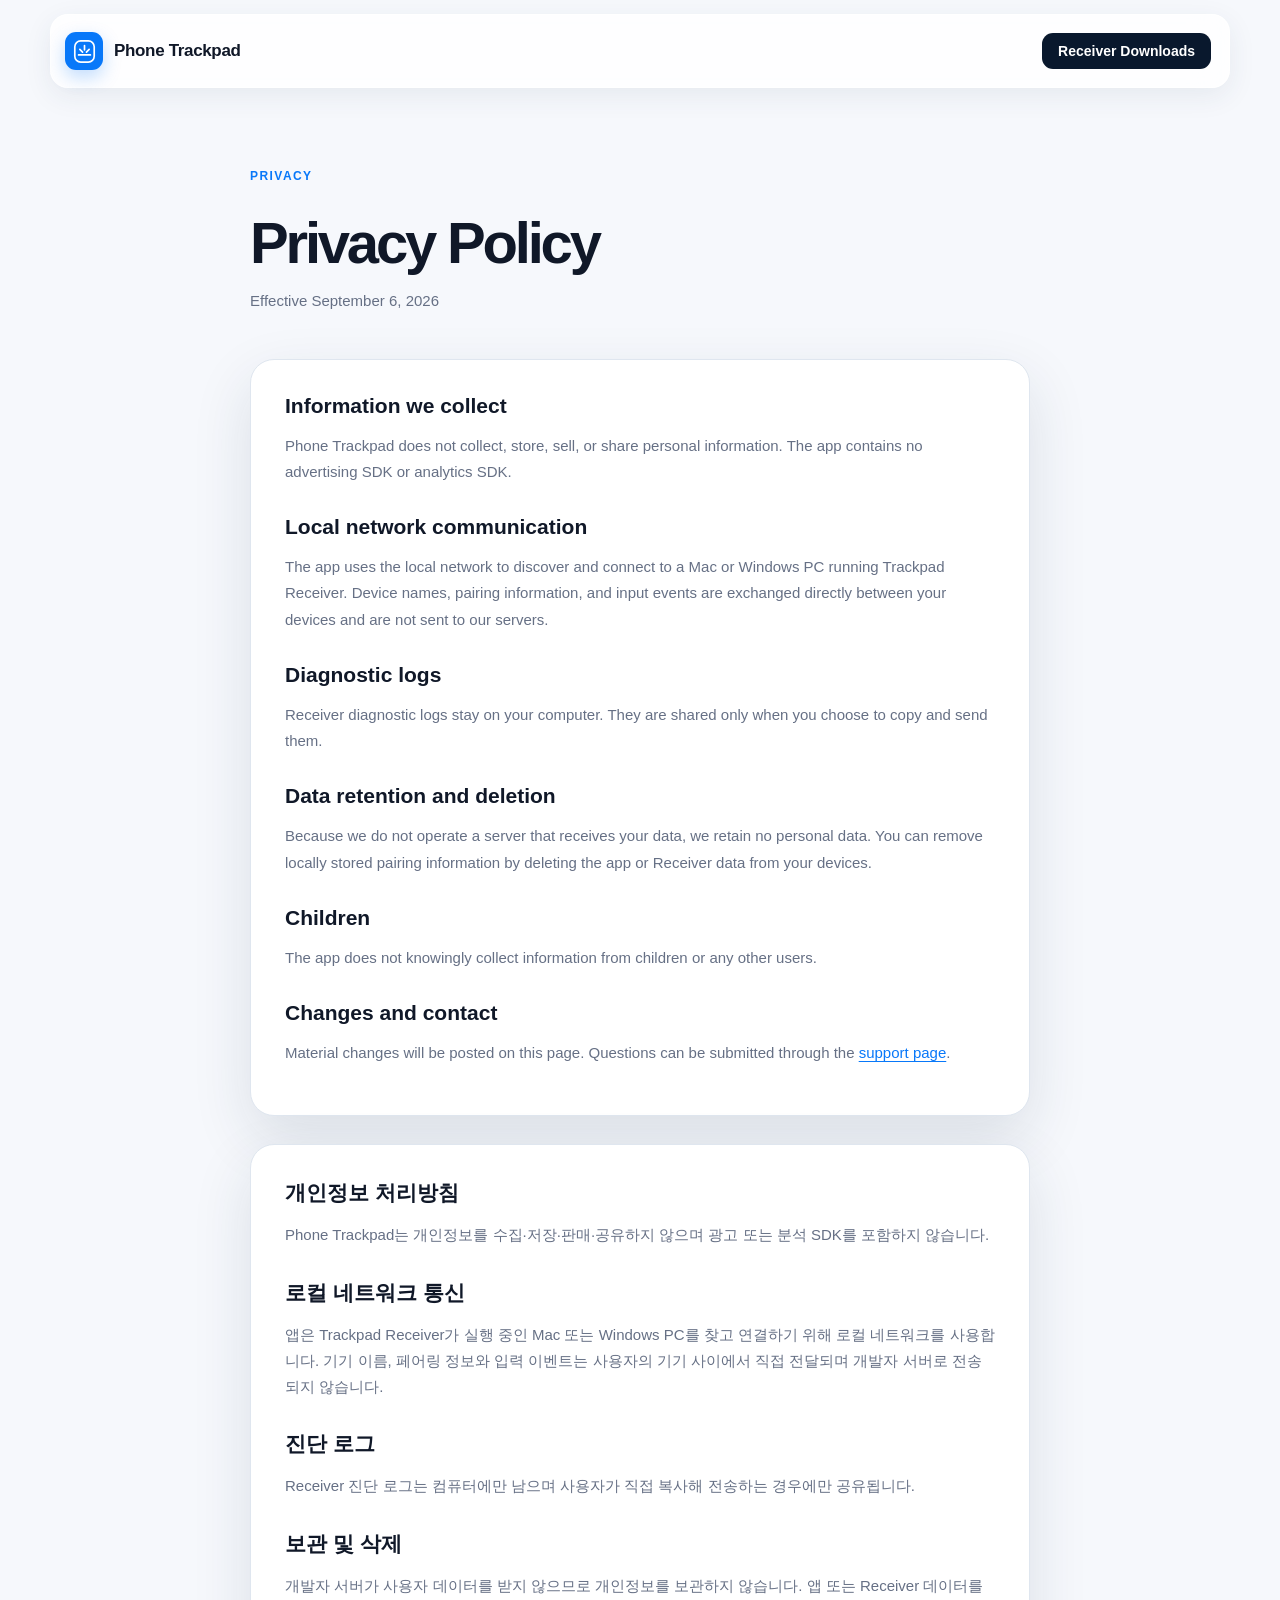
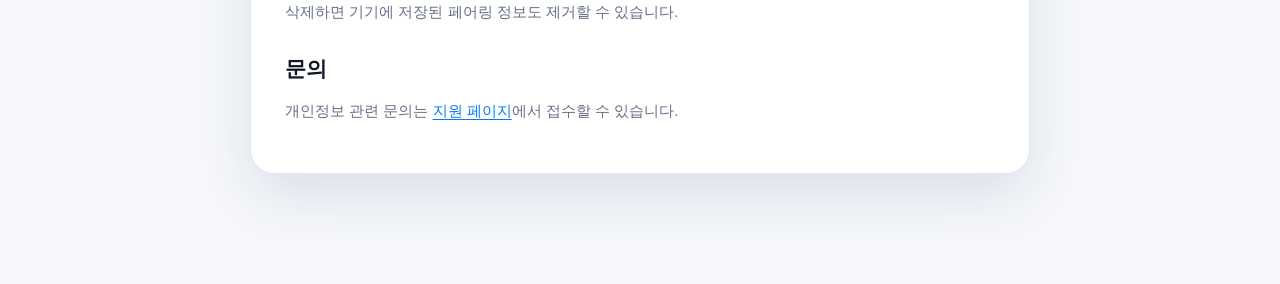
==== privacy.html @ 946af12b "Add App Store privacy policy and product branding" ====
<!doctype html>
<html lang="en">
  <head>
    <meta charset="UTF-8" />
    <meta name="viewport" content="width=device-width, initial-scale=1" />
    <meta name="description" content="Phone Trackpad privacy policy" />
    <title>Privacy Policy — Phone Trackpad</title>
    <link rel="stylesheet" href="styles.css" />
    <style>
      .policy { width: min(780px, calc(100% - 40px)); margin: 0 auto; padding: 78px 0 110px; }
      .policy h1 { margin: 28px 0 12px; font-size: clamp(38px, 6vw, 58px); }
      .policy .updated { color: var(--muted); }
      .policy article { margin-top: 44px; padding: 34px; border: 1px solid var(--line); border-radius: 24px; background: var(--surface); box-shadow: var(--shadow); }
      .policy h2 { margin: 30px 0 10px; font-size: 21px; }
      .policy h2:first-child { margin-top: 0; }
      .policy p, .policy li { color: var(--muted); font-size: 15px; line-height: 1.75; }
      .policy a { color: var(--blue); text-decoration: underline; text-underline-offset: 3px; }
      .policy .korean { margin-top: 28px; }
    </style>
  </head>
  <body>
    <header class="site-header">
      <a class="brand" href="index.html"><span class="brand-mark" aria-hidden="true"><svg viewBox="0 0 32 32"><rect x="4.5" y="3.5" width="23" height="25" rx="7" /><path d="M16 9v5M10.5 13.5l3.2 3.2M21.5 13.5l-3.2 3.2M9 20h14" /></svg></span><span>Phone Trackpad</span></a>
      <nav><a class="nav-download" href="index.html">Receiver Downloads</a></nav>
    </header>
    <main class="policy">
      <span class="section-kicker">PRIVACY</span>
      <h1>Privacy Policy</h1>
      <p class="updated">Effective September 6, 2026</p>
      <article>
        <h2>Information we collect</h2>
        <p>Phone Trackpad does not collect, store, sell, or share personal information. The app contains no advertising SDK or analytics SDK.</p>
        <h2>Local network communication</h2>
        <p>The app uses the local network to discover and connect to a Mac or Windows PC running Trackpad Receiver. Device names, pairing information, and input events are exchanged directly between your devices and are not sent to our servers.</p>
        <h2>Diagnostic logs</h2>
        <p>Receiver diagnostic logs stay on your computer. They are shared only when you choose to copy and send them.</p>
        <h2>Data retention and deletion</h2>
        <p>Because we do not operate a server that receives your data, we retain no personal data. You can remove locally stored pairing information by deleting the app or Receiver data from your devices.</p>
        <h2>Children</h2>
        <p>The app does not knowingly collect information from children or any other users.</p>
        <h2>Changes and contact</h2>
        <p>Material changes will be posted on this page. Questions can be submitted through the <a href="https://github.com/WONHEEJANG/iphone2trackpad-downloads/issues">support page</a>.</p>
      </article>

      <article class="korean" lang="ko">
        <h2>개인정보 처리방침</h2>
        <p>Phone Trackpad는 개인정보를 수집·저장·판매·공유하지 않으며 광고 또는 분석 SDK를 포함하지 않습니다.</p>
        <h2>로컬 네트워크 통신</h2>
        <p>앱은 Trackpad Receiver가 실행 중인 Mac 또는 Windows PC를 찾고 연결하기 위해 로컬 네트워크를 사용합니다. 기기 이름, 페어링 정보와 입력 이벤트는 사용자의 기기 사이에서 직접 전달되며 개발자 서버로 전송되지 않습니다.</p>
        <h2>진단 로그</h2>
        <p>Receiver 진단 로그는 컴퓨터에만 남으며 사용자가 직접 복사해 전송하는 경우에만 공유됩니다.</p>
        <h2>보관 및 삭제</h2>
        <p>개발자 서버가 사용자 데이터를 받지 않으므로 개인정보를 보관하지 않습니다. 앱 또는 Receiver 데이터를 삭제하면 기기에 저장된 페어링 정보도 제거할 수 있습니다.</p>
        <h2>문의</h2>
        <p>개인정보 관련 문의는 <a href="https://github.com/WONHEEJANG/iphone2trackpad-downloads/issues">지원 페이지</a>에서 접수할 수 있습니다.</p>
      </article>
    </main>
  </body>
</html>
---- styles.css ----
:root {
  color-scheme: light;
  --bg: #f6f8fc;
  --surface: #ffffff;
  --surface-soft: #edf4ff;
  --text: #101828;
  --muted: #667085;
  --line: #dfe6ef;
  --blue: #0878f9;
  --blue-dark: #0564d4;
  --navy: #09182d;
  --green: #22c55e;
  --shadow: 0 22px 60px rgba(28, 48, 78, 0.12);
  --radius-lg: 30px;
  --radius-md: 20px;
  font-family: Inter, Pretendard, -apple-system, BlinkMacSystemFont, "Segoe UI", sans-serif;
}

* { box-sizing: border-box; }
html { scroll-behavior: smooth; }
body { margin: 0; overflow-x: hidden; background: var(--bg); color: var(--text); -webkit-font-smoothing: antialiased; }
a { color: inherit; text-decoration: none; }
button { font: inherit; }
.skip-link { position: fixed; z-index: 100; top: 12px; left: 12px; padding: 10px 14px; border-radius: 10px; background: var(--navy); color: white; transform: translateY(-150%); }
.skip-link:focus { transform: none; }
.site-header { position: sticky; z-index: 50; top: 0; display: flex; align-items: center; justify-content: space-between; width: min(1180px, calc(100% - 40px)); height: 74px; margin: 14px auto 0; padding: 0 18px 0 14px; border: 1px solid rgba(255,255,255,.75); border-radius: 18px; background: rgba(255,255,255,.82); box-shadow: 0 8px 28px rgba(43,64,94,.08); backdrop-filter: blur(18px); }
.brand { display: inline-flex; align-items: center; gap: 11px; font-size: 17px; font-weight: 760; letter-spacing: -.02em; }
.brand-mark { display: grid; width: 38px; height: 38px; place-items: center; border-radius: 11px; background: var(--blue); box-shadow: 0 7px 18px rgba(8,120,249,.25); }
.brand-mark svg { width: 27px; fill: none; stroke: #fff; stroke-width: 2; stroke-linecap: round; stroke-linejoin: round; }
nav { display: flex; align-items: center; gap: 28px; font-size: 14px; font-weight: 650; color: #475467; }
nav a:hover { color: var(--blue); }
.nav-download { padding: 10px 16px; border-radius: 11px; background: var(--navy); color: white; }
nav .nav-download:hover { color: white; background: #152944; }

.hero { display: grid; grid-template-columns: 1fr 1fr; align-items: center; gap: 64px; width: min(1160px, calc(100% - 48px)); min-height: 670px; margin: 0 auto; padding: 82px 0 72px; }
.eyebrow, .section-kicker { color: var(--blue); font-size: 12px; font-weight: 800; letter-spacing: .12em; }
.eyebrow { display: flex; align-items: center; gap: 9px; letter-spacing: 0; }
.eyebrow span { width: 8px; height: 8px; border-radius: 50%; background: var(--green); box-shadow: 0 0 0 5px rgba(34,197,94,.12); }
h1 { margin: 22px 0 24px; font-size: clamp(48px, 5.3vw, 74px); line-height: 1.06; letter-spacing: -.055em; }
h1 em { color: var(--blue); font-style: normal; }
.hero-lead { max-width: 580px; margin: 0; color: var(--muted); font-size: 18px; line-height: 1.75; word-break: keep-all; }
.hero-actions { display: flex; flex-wrap: wrap; gap: 12px; margin-top: 34px; }
.button { display: inline-flex; min-height: 52px; align-items: center; justify-content: center; gap: 9px; padding: 0 21px; border: 0; border-radius: 14px; font-size: 15px; font-weight: 750; transition: transform .2s ease, background .2s ease, box-shadow .2s ease; }
.button:hover { transform: translateY(-2px); }
.button svg { width: 20px; fill: none; stroke: currentColor; stroke-width: 2; stroke-linecap: round; stroke-linejoin: round; }
.button-primary { background: var(--blue); color: white; box-shadow: 0 12px 28px rgba(8,120,249,.24); }
.button-primary:hover { background: var(--blue-dark); }
.button-quiet { border: 1px solid var(--line); background: var(--surface); }
.compatibility { margin: 16px 0 0 2px; color: #98a2b3; font-size: 12px; }

.hero-visual { position: relative; min-height: 470px; }
.glow { position: absolute; border-radius: 50%; filter: blur(3px); }
.glow-one { top: 35px; right: 0; width: 370px; height: 370px; background: radial-gradient(circle, rgba(91,170,255,.28), rgba(91,170,255,0) 68%); }
.glow-two { bottom: 20px; left: 35px; width: 270px; height: 270px; background: radial-gradient(circle, rgba(123,97,255,.18), rgba(123,97,255,0) 70%); }
.laptop { position: absolute; top: 76px; right: 8px; width: 430px; transform: perspective(1000px) rotateY(-4deg) rotateX(2deg); }
.laptop-screen { position: relative; height: 265px; overflow: hidden; border: 9px solid #172236; border-bottom-width: 14px; border-radius: 17px 17px 8px 8px; background: radial-gradient(circle at 70% 20%, #419cf2, transparent 35%), linear-gradient(145deg, #13263f, #0a1424 70%); box-shadow: var(--shadow); }
.laptop-screen::before, .laptop-screen::after { content: ""; position: absolute; border-radius: 20px; background: rgba(255,255,255,.08); }
.laptop-screen::before { inset: 54px 24px 22px 150px; }
.laptop-screen::after { top: 54px; bottom: 22px; left: 24px; width: 106px; }
.screen-dot { position: absolute; z-index: 2; top: 18px; left: 20px; width: 7px; height: 7px; border-radius: 50%; background: #fb7185; box-shadow: 13px 0 #fbbf24, 26px 0 #4ade80; }
.screen-status { position: absolute; z-index: 3; top: 75px; left: 167px; display: flex; align-items: center; gap: 8px; color: white; font-size: 12px; font-weight: 700; }
.screen-status i, .phone-status i { width: 7px; height: 7px; border-radius: 50%; background: #32d46c; box-shadow: 0 0 12px #32d46c; }
.cursor { position: absolute; z-index: 5; top: 139px; left: 257px; width: 22px; height: 28px; background: white; clip-path: polygon(0 0, 100% 72%, 60% 77%, 43% 100%); transform: rotate(-13deg); filter: drop-shadow(0 3px 4px rgba(0,0,0,.4)); }
.laptop-base { position: relative; left: -27px; width: 484px; height: 17px; border-radius: 2px 2px 24px 24px; background: linear-gradient(#e7ebf0, #98a4b1); box-shadow: 0 16px 25px rgba(16,24,40,.2); }
.laptop-base::after { content: ""; position: absolute; left: 43%; width: 14%; height: 5px; border-radius: 0 0 7px 7px; background: #7f8a96; }
.phone { position: absolute; z-index: 5; bottom: 12px; left: 8px; width: 176px; height: 344px; border: 7px solid #152136; border-radius: 38px; background: linear-gradient(155deg, #eaf4ff, #cfe5ff 65%, #e9e4ff); box-shadow: 0 30px 55px rgba(29,51,81,.24); }
.phone-island { width: 60px; height: 18px; margin: 9px auto 0; border-radius: 20px; background: #152136; }
.phone-status { display: flex; align-items: center; justify-content: center; gap: 7px; margin-top: 28px; color: #34506f; font-size: 11px; font-weight: 750; }
.gesture-lines { display: flex; align-items: end; justify-content: center; gap: 9px; height: 128px; }
.gesture-lines span { width: 8px; height: 58px; border-radius: 8px; background: linear-gradient(rgba(8,120,249,0), rgba(8,120,249,.85)); animation: lift 2.5s ease-in-out infinite; }
.gesture-lines span:nth-child(2) { height: 76px; animation-delay: .16s; }
.gesture-lines span:nth-child(3) { height: 65px; animation-delay: .32s; }
.phone p { margin: 24px 0; text-align: center; color: #65809e; font-size: 11px; font-weight: 700; }
.platform-chip { position: absolute; z-index: 6; display: flex; align-items: center; gap: 7px; padding: 9px 12px; border: 1px solid rgba(255,255,255,.7); border-radius: 12px; background: rgba(255,255,255,.88); box-shadow: 0 10px 25px rgba(34,58,90,.12); backdrop-filter: blur(12px); font-size: 12px; font-weight: 750; }
.platform-chip svg { width: 17px; fill: currentColor; }
.chip-mac { top: 42px; right: 30px; }
.chip-windows { right: 3px; bottom: 60px; color: #0878f9; }
.connection-wave { position: absolute; z-index: 2; bottom: 139px; left: 151px; width: 94px; height: 94px; border: 2px solid rgba(8,120,249,.35); border-radius: 50%; }
.wave-two { width: 135px; height: 135px; bottom: 119px; left: 131px; opacity: .6; }
@keyframes lift { 0%, 100% { transform: translateY(17px); opacity: .3; } 50% { transform: translateY(-15px); opacity: 1; } }

.trust-strip { display: grid; grid-template-columns: repeat(3, 1fr); width: min(1160px, calc(100% - 48px)); margin: 0 auto; overflow: hidden; border: 1px solid var(--line); border-radius: 18px; background: var(--surface); box-shadow: 0 10px 32px rgba(38,60,92,.06); }
.trust-strip div { display: flex; flex-direction: column; gap: 5px; padding: 21px 28px; border-right: 1px solid var(--line); }
.trust-strip div:last-child { border: 0; }
.trust-strip strong { font-size: 14px; }
.trust-strip span { color: var(--muted); font-size: 12px; }

.section { width: min(1160px, calc(100% - 48px)); margin: 0 auto; padding: 124px 0; scroll-margin-top: 80px; }
.section-heading { max-width: 680px; margin: 0 auto 48px; text-align: center; }
.section-heading.compact { margin-bottom: 52px; }
.section-heading h2 { margin: 13px 0 14px; font-size: clamp(34px, 4vw, 48px); line-height: 1.18; letter-spacing: -.045em; }
.section-heading p { margin: 0; color: var(--muted); font-size: 16px; line-height: 1.7; word-break: keep-all; }
.download-grid { display: grid; grid-template-columns: 1fr 1fr; gap: 22px; }
.download-card { position: relative; display: grid; grid-template-columns: 66px 1fr; gap: 22px; min-height: 400px; padding: 32px; overflow: hidden; border: 1px solid var(--line); border-radius: var(--radius-lg); background: var(--surface); box-shadow: 0 14px 42px rgba(39,60,90,.07); transition: transform .25s ease, border-color .25s ease, box-shadow .25s ease; }
.download-card:hover { transform: translateY(-4px); border-color: #b8d6fb; box-shadow: var(--shadow); }
.download-card.is-recommended { border-color: rgba(8,120,249,.45); box-shadow: 0 18px 48px rgba(8,120,249,.12); }
.recommended { position: absolute; top: 0; right: 28px; display: none; padding: 7px 13px; border-radius: 0 0 10px 10px; background: var(--blue); color: white; font-size: 10px; font-weight: 800; }
.recommended.visible { display: block; }
.platform-icon { display: grid; width: 66px; height: 66px; place-items: center; border-radius: 19px; }
.platform-icon svg { width: 34px; fill: currentColor; }
.apple-icon { background: #111827; color: white; }
.windows-icon { background: #e5f1ff; color: #0878f9; }
.card-copy { min-width: 0; }
.title-row { display: flex; flex-wrap: wrap; align-items: baseline; justify-content: space-between; gap: 8px; }
.title-row h3 { margin: 5px 0 0; font-size: 24px; letter-spacing: -.035em; }
.title-row span { color: #98a2b3; font-size: 11px; }
.card-copy p { min-height: 54px; margin: 15px 0 18px; color: var(--muted); font-size: 14px; line-height: 1.65; word-break: keep-all; }
.card-copy ul { display: flex; flex-wrap: wrap; gap: 7px; margin: 0; padding: 0; list-style: none; }
.card-copy li { padding: 7px 9px; border-radius: 8px; background: #f1f4f8; color: #667085; font-size: 10px; font-weight: 680; }
.button-download { grid-column: 1 / -1; align-self: end; width: 100%; background: var(--navy); color: white; }
.button-download:hover { background: #142b4c; }
.install-link { grid-column: 1 / -1; justify-self: center; color: var(--blue); font-size: 12px; font-weight: 750; }
.install-link span { display: inline-block; margin-left: 4px; transition: transform .2s ease; }
.install-link:hover span { transform: translateX(3px); }
.card-links { grid-column: 1 / -1; display: flex; align-items: center; justify-content: center; gap: 20px; }
.card-links .install-link { grid-column: auto; }
.architecture-link { color: var(--muted); font-size: 12px; text-decoration: underline; text-underline-offset: 3px; }
.release-note { margin: 20px 0 0; text-align: center; color: #98a2b3; font-size: 12px; }
.release-note a { color: var(--blue); text-decoration: underline; text-underline-offset: 3px; }

.features { width: 100%; max-width: none; padding-right: max(24px, calc((100% - 1160px) / 2)); padding-left: max(24px, calc((100% - 1160px) / 2)); background: var(--navy); color: white; }
.features .section-heading p { color: #aab8ca; }
.feature-grid { display: grid; grid-template-columns: repeat(4, 1fr); gap: 14px; }
.feature-grid article { min-height: 250px; padding: 28px; border: 1px solid rgba(255,255,255,.1); border-radius: 22px; background: rgba(255,255,255,.045); }
.feature-number { color: #64abff; font-size: 11px; font-weight: 800; letter-spacing: .1em; }
.feature-grid h3 { margin: 62px 0 14px; font-size: 18px; }
.feature-grid p { margin: 0; color: #9cacc0; font-size: 13px; line-height: 1.7; word-break: keep-all; }

.guide-shell { overflow: hidden; border: 1px solid var(--line); border-radius: var(--radius-lg); background: var(--surface); box-shadow: var(--shadow); }
.platform-tabs { display: grid; grid-template-columns: 1fr 1fr; gap: 6px; padding: 8px; border-bottom: 1px solid var(--line); background: #f2f5f9; }
.platform-tabs button { padding: 14px; border: 0; border-radius: 12px; background: transparent; color: var(--muted); font-weight: 750; cursor: pointer; }
.platform-tabs button[aria-selected="true"] { background: var(--surface); color: var(--text); box-shadow: 0 3px 12px rgba(39,60,90,.1); }
.install-panel { padding: 46px; }
.install-panel[hidden] { display: none; }
.install-panel ol { display: grid; grid-template-columns: repeat(3, 1fr); gap: 32px; margin: 0; padding: 0; list-style: none; }
.install-panel li { display: grid; grid-template-columns: 34px 1fr; gap: 13px; }
.install-panel li > span { display: grid; width: 34px; height: 34px; place-items: center; border-radius: 50%; background: var(--surface-soft); color: var(--blue); font-size: 12px; font-weight: 850; }
.install-panel h3 { margin: 5px 0 10px; font-size: 16px; }
.install-panel li p { margin: 0; color: var(--muted); font-size: 13px; line-height: 1.65; word-break: keep-all; }
.install-panel aside { display: flex; align-items: baseline; gap: 14px; margin-top: 38px; padding: 18px 20px; border-radius: 14px; background: #f3f7fc; }
.install-panel aside strong { flex: 0 0 auto; color: #344054; font-size: 12px; }
.install-panel aside p { margin: 0; color: var(--muted); font-size: 12px; line-height: 1.6; }

.faq { max-width: 860px; }
.faq-list { border-top: 1px solid var(--line); }
.faq-list details { border-bottom: 1px solid var(--line); }
.faq-list summary { position: relative; padding: 24px 48px 24px 2px; font-size: 15px; font-weight: 750; cursor: pointer; list-style: none; }
.faq-list summary::-webkit-details-marker { display: none; }
.faq-list summary span, .faq-list summary span::after { position: absolute; top: 50%; right: 8px; width: 14px; height: 2px; background: var(--text); content: ""; transition: transform .2s ease; }
.faq-list summary span::after { top: 0; right: 0; transform: rotate(90deg); }
.faq-list details[open] summary span::after { transform: rotate(0); }
.faq-list details p { max-width: 740px; margin: -7px 0 23px 2px; color: var(--muted); font-size: 13px; line-height: 1.75; word-break: keep-all; }

.final-cta { display: flex; align-items: center; justify-content: space-between; gap: 40px; width: min(1160px, calc(100% - 48px)); margin: 24px auto 90px; padding: 55px 60px; border-radius: 32px; background: linear-gradient(130deg, #0878f9, #0754d4 70%, #3930a8); color: white; box-shadow: 0 28px 55px rgba(8,96,210,.26); }
.final-cta .section-kicker { color: #cde5ff; }
.final-cta h2 { margin: 10px 0 8px; font-size: 35px; letter-spacing: -.04em; }
.final-cta p { margin: 0; color: #d8e9ff; font-size: 14px; }
.button-light { flex: 0 0 auto; background: white; color: #0864dc; box-shadow: 0 12px 28px rgba(0,0,0,.12); }
footer { display: grid; grid-template-columns: auto 1fr auto; align-items: center; gap: 25px; width: min(1160px, calc(100% - 48px)); margin: 0 auto; padding: 30px 0 46px; border-top: 1px solid var(--line); }
.footer-brand .brand-mark { width: 30px; height: 30px; border-radius: 8px; }
.footer-brand .brand-mark svg { width: 22px; }
footer p { color: #98a2b3; font-size: 11px; }
footer > div { display: flex; gap: 20px; color: var(--muted); font-size: 12px; font-weight: 650; }
footer > div a:hover { color: var(--blue); }

@media (max-width: 900px) {
  nav > a:not(.nav-download) { display: none; }
  .hero { grid-template-columns: 1fr; padding-top: 68px; text-align: center; }
  .hero-copy { display: flex; flex-direction: column; align-items: center; }
  .hero-visual { width: min(540px, 100%); margin: -15px auto 0; }
  .download-grid { grid-template-columns: 1fr; max-width: 620px; margin: 0 auto; }
  .feature-grid { grid-template-columns: 1fr 1fr; }
  .install-panel ol { grid-template-columns: 1fr; }
}

@media (max-width: 600px) {
  .site-header { width: calc(100% - 24px); height: 62px; margin-top: 8px; }
  .site-header nav { gap: 0; }
  .brand { font-size: 14px; }
  .brand-mark { width: 34px; height: 34px; }
  .nav-download { padding: 9px 12px; font-size: 12px; }
  .hero { width: calc(100% - 34px); min-height: auto; padding: 62px 0 45px; }
  .hero-copy { min-width: 0; max-width: 100%; }
  h1 { margin-top: 18px; font-size: 37px; }
  .hero-lead { width: 100%; max-width: 100%; font-size: 15px; }
  .hero-actions { width: 100%; }
  .hero-actions .button { width: 100%; }
  .hero-visual { min-height: 355px; transform: scale(.9); transform-origin: center top; }
  .laptop { top: 50px; right: -80px; width: 360px; }
  .laptop-screen { height: 224px; }
  .laptop-base { width: 412px; }
  .phone { bottom: 0; left: -15px; width: 145px; height: 286px; border-radius: 31px; }
  .gesture-lines { height: 96px; }
  .connection-wave { left: 101px; bottom: 100px; }
  .wave-two { left: 82px; bottom: 81px; }
  .chip-mac { top: 16px; right: -2px; }
  .chip-windows { right: -8px; bottom: 25px; }
  .trust-strip { grid-template-columns: 1fr; width: calc(100% - 32px); }
  .trust-strip div { border-right: 0; border-bottom: 1px solid var(--line); }
  .section { width: calc(100% - 32px); padding: 88px 0; }
  .downloads { padding-top: 95px; }
  .section-heading { margin-bottom: 34px; }
  .download-card { grid-template-columns: 54px 1fr; gap: 17px; min-height: 420px; padding: 25px 22px; border-radius: 24px; }
  .platform-icon { width: 54px; height: 54px; border-radius: 15px; }
  .platform-icon svg { width: 29px; }
  .title-row h3 { font-size: 20px; }
  .title-row span { width: 100%; }
  .feature-grid { grid-template-columns: 1fr; }
  .feature-grid article { min-height: 205px; }
  .feature-grid h3 { margin-top: 38px; }
  .install-panel { padding: 28px 20px; }
  .install-panel aside { display: block; }
  .install-panel aside p { margin-top: 7px; }
  .final-cta { display: block; width: calc(100% - 32px); padding: 38px 28px; text-align: center; }
  .final-cta h2 { font-size: 30px; }
  .final-cta .button { width: 100%; margin-top: 26px; }
  footer { grid-template-columns: 1fr; width: calc(100% - 32px); text-align: center; }
  footer .brand, footer > div { justify-self: center; }
}

@media (prefers-reduced-motion: reduce) {
  html { scroll-behavior: auto; }
  *, *::before, *::after { animation-duration: .01ms !important; animation-iteration-count: 1 !important; transition-duration: .01ms !important; }
}

@media (prefers-color-scheme: dark) {
  :root { color-scheme: dark; --bg: #07111f; --surface: #101d2e; --surface-soft: #112b49; --text: #f5f8fc; --muted: #a7b4c5; --line: #26364a; --navy: #050b14; --shadow: 0 22px 60px rgba(0,0,0,.28); }
  .site-header { border-color: rgba(255,255,255,.08); background: rgba(13,27,45,.82); }
  nav { color: #b8c4d3; }
  .button-quiet { background: #101d2e; }
  .card-copy li, .platform-tabs { background: #172639; }
  .windows-icon { background: #102b49; }
  .install-panel aside { background: #142337; }
  .install-panel aside strong { color: #d4deea; }
}
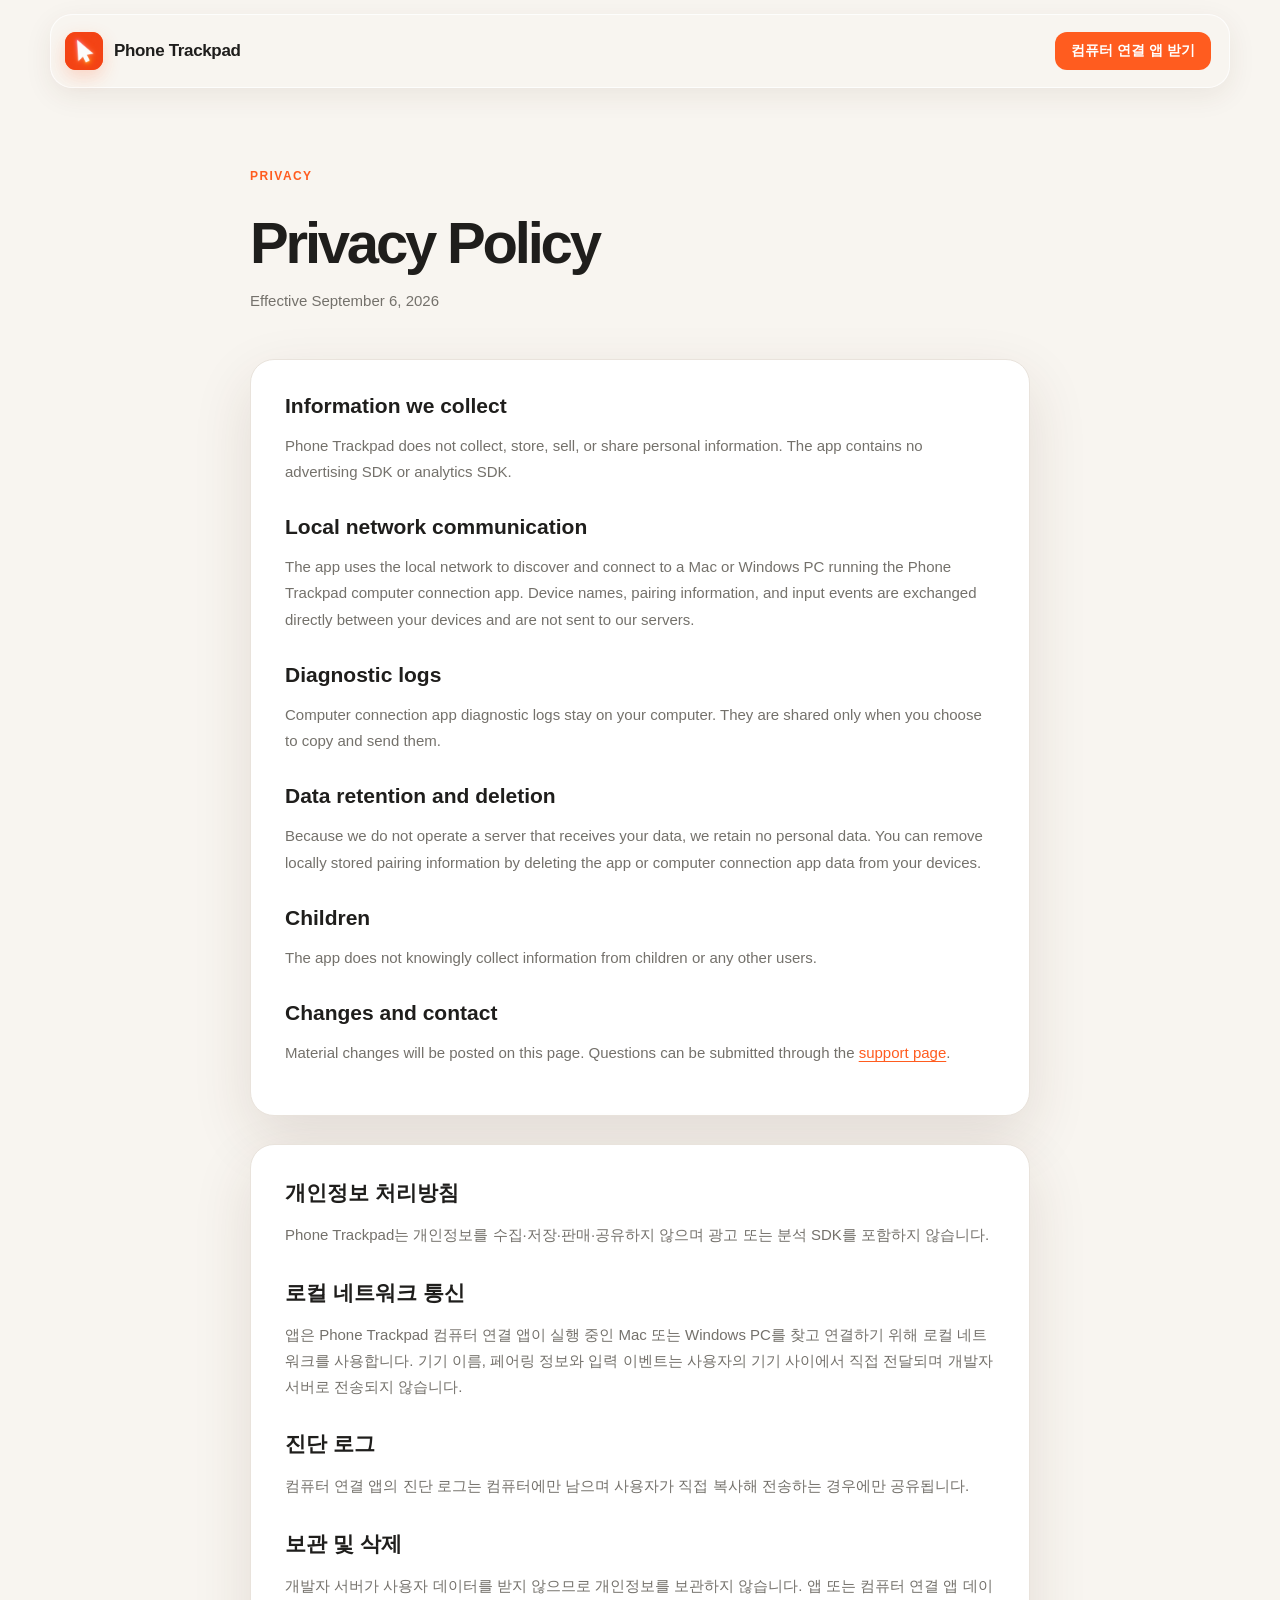
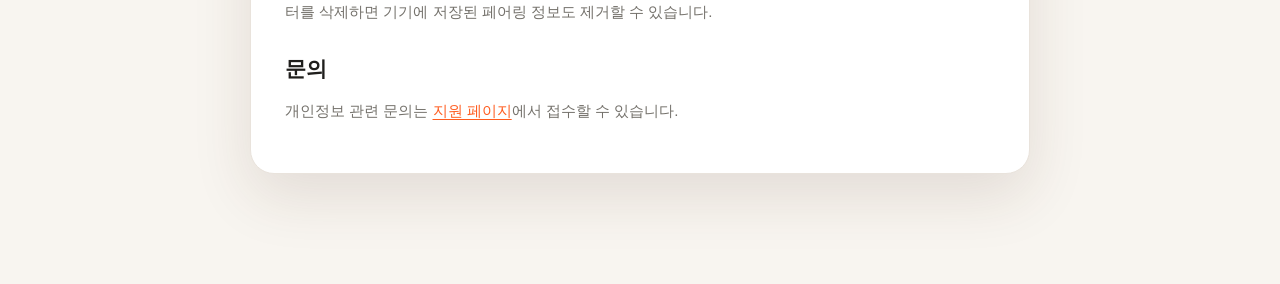
==== commit 8261ec79: "Refresh download site to match app design" ====
--- a/privacy.html
+++ b/privacy.html
@@ -20,8 +20,8 @@
   </head>
   <body>
     <header class="site-header">
-      <a class="brand" href="index.html"><span class="brand-mark" aria-hidden="true"><svg viewBox="0 0 32 32"><rect x="4.5" y="3.5" width="23" height="25" rx="7" /><path d="M16 9v5M10.5 13.5l3.2 3.2M21.5 13.5l-3.2 3.2M9 20h14" /></svg></span><span>Phone Trackpad</span></a>
-      <nav><a class="nav-download" href="index.html">Receiver Downloads</a></nav>
+      <a class="brand" href="index.html"><span class="brand-mark" aria-hidden="true"><img src="assets/icon-192.png" alt="" /></span><span>Phone Trackpad</span></a>
+      <nav><a class="nav-download" href="index.html">컴퓨터 연결 앱 받기</a></nav>
     </header>
     <main class="policy">
       <span class="section-kicker">PRIVACY</span>
@@ -31,11 +31,11 @@
         <h2>Information we collect</h2>
         <p>Phone Trackpad does not collect, store, sell, or share personal information. The app contains no advertising SDK or analytics SDK.</p>
         <h2>Local network communication</h2>
-        <p>The app uses the local network to discover and connect to a Mac or Windows PC running Trackpad Receiver. Device names, pairing information, and input events are exchanged directly between your devices and are not sent to our servers.</p>
+        <p>The app uses the local network to discover and connect to a Mac or Windows PC running the Phone Trackpad computer connection app. Device names, pairing information, and input events are exchanged directly between your devices and are not sent to our servers.</p>
         <h2>Diagnostic logs</h2>
-        <p>Receiver diagnostic logs stay on your computer. They are shared only when you choose to copy and send them.</p>
+        <p>Computer connection app diagnostic logs stay on your computer. They are shared only when you choose to copy and send them.</p>
         <h2>Data retention and deletion</h2>
-        <p>Because we do not operate a server that receives your data, we retain no personal data. You can remove locally stored pairing information by deleting the app or Receiver data from your devices.</p>
+        <p>Because we do not operate a server that receives your data, we retain no personal data. You can remove locally stored pairing information by deleting the app or computer connection app data from your devices.</p>
         <h2>Children</h2>
         <p>The app does not knowingly collect information from children or any other users.</p>
         <h2>Changes and contact</h2>
@@ -46,11 +46,11 @@
         <h2>개인정보 처리방침</h2>
         <p>Phone Trackpad는 개인정보를 수집·저장·판매·공유하지 않으며 광고 또는 분석 SDK를 포함하지 않습니다.</p>
         <h2>로컬 네트워크 통신</h2>
-        <p>앱은 Trackpad Receiver가 실행 중인 Mac 또는 Windows PC를 찾고 연결하기 위해 로컬 네트워크를 사용합니다. 기기 이름, 페어링 정보와 입력 이벤트는 사용자의 기기 사이에서 직접 전달되며 개발자 서버로 전송되지 않습니다.</p>
+        <p>앱은 Phone Trackpad 컴퓨터 연결 앱이 실행 중인 Mac 또는 Windows PC를 찾고 연결하기 위해 로컬 네트워크를 사용합니다. 기기 이름, 페어링 정보와 입력 이벤트는 사용자의 기기 사이에서 직접 전달되며 개발자 서버로 전송되지 않습니다.</p>
         <h2>진단 로그</h2>
-        <p>Receiver 진단 로그는 컴퓨터에만 남으며 사용자가 직접 복사해 전송하는 경우에만 공유됩니다.</p>
+        <p>컴퓨터 연결 앱의 진단 로그는 컴퓨터에만 남으며 사용자가 직접 복사해 전송하는 경우에만 공유됩니다.</p>
         <h2>보관 및 삭제</h2>
-        <p>개발자 서버가 사용자 데이터를 받지 않으므로 개인정보를 보관하지 않습니다. 앱 또는 Receiver 데이터를 삭제하면 기기에 저장된 페어링 정보도 제거할 수 있습니다.</p>
+        <p>개발자 서버가 사용자 데이터를 받지 않으므로 개인정보를 보관하지 않습니다. 앱 또는 컴퓨터 연결 앱 데이터를 삭제하면 기기에 저장된 페어링 정보도 제거할 수 있습니다.</p>
         <h2>문의</h2>
         <p>개인정보 관련 문의는 <a href="https://github.com/WONHEEJANG/iphone2trackpad-downloads/issues">지원 페이지</a>에서 접수할 수 있습니다.</p>
       </article>
--- a/styles.css
+++ b/styles.css
@@ -1,16 +1,16 @@
 :root {
   color-scheme: light;
-  --bg: #f6f8fc;
+  --bg: #f8f5f0;
   --surface: #ffffff;
-  --surface-soft: #edf4ff;
-  --text: #101828;
-  --muted: #667085;
-  --line: #dfe6ef;
-  --blue: #0878f9;
-  --blue-dark: #0564d4;
-  --navy: #09182d;
+  --surface-soft: #fff0e8;
+  --text: #1f1e1c;
+  --muted: #74716b;
+  --line: #e9e3dc;
+  --blue: #ff5c1f;
+  --blue-dark: #e94b12;
+  --navy: #24221f;
   --green: #22c55e;
-  --shadow: 0 22px 60px rgba(28, 48, 78, 0.12);
+  --shadow: 0 22px 60px rgba(74, 45, 25, 0.12);
   --radius-lg: 30px;
   --radius-md: 20px;
   font-family: Inter, Pretendard, -apple-system, BlinkMacSystemFont, "Segoe UI", sans-serif;
@@ -23,14 +23,14 @@
 button { font: inherit; }
 .skip-link { position: fixed; z-index: 100; top: 12px; left: 12px; padding: 10px 14px; border-radius: 10px; background: var(--navy); color: white; transform: translateY(-150%); }
 .skip-link:focus { transform: none; }
-.site-header { position: sticky; z-index: 50; top: 0; display: flex; align-items: center; justify-content: space-between; width: min(1180px, calc(100% - 40px)); height: 74px; margin: 14px auto 0; padding: 0 18px 0 14px; border: 1px solid rgba(255,255,255,.75); border-radius: 18px; background: rgba(255,255,255,.82); box-shadow: 0 8px 28px rgba(43,64,94,.08); backdrop-filter: blur(18px); }
+.site-header { position: sticky; z-index: 50; top: 0; display: flex; align-items: center; justify-content: space-between; width: min(1180px, calc(100% - 40px)); height: 74px; margin: 14px auto 0; padding: 0 18px 0 14px; border: 1px solid rgba(255,255,255,.75); border-radius: 22px; background: rgba(248,245,240,.86); box-shadow: 0 8px 28px rgba(74,45,25,.08); backdrop-filter: blur(18px); }
 .brand { display: inline-flex; align-items: center; gap: 11px; font-size: 17px; font-weight: 760; letter-spacing: -.02em; }
-.brand-mark { display: grid; width: 38px; height: 38px; place-items: center; border-radius: 11px; background: var(--blue); box-shadow: 0 7px 18px rgba(8,120,249,.25); }
-.brand-mark svg { width: 27px; fill: none; stroke: #fff; stroke-width: 2; stroke-linecap: round; stroke-linejoin: round; }
+.brand-mark { display: grid; width: 38px; height: 38px; overflow: hidden; place-items: center; border-radius: 11px; background: var(--blue); box-shadow: 0 7px 18px rgba(255,92,31,.22); }
+.brand-mark img { width: 100%; height: 100%; object-fit: cover; }
 nav { display: flex; align-items: center; gap: 28px; font-size: 14px; font-weight: 650; color: #475467; }
 nav a:hover { color: var(--blue); }
-.nav-download { padding: 10px 16px; border-radius: 11px; background: var(--navy); color: white; }
-nav .nav-download:hover { color: white; background: #152944; }
+.nav-download { padding: 10px 16px; border-radius: 12px; background: var(--blue); color: white; }
+nav .nav-download:hover { color: white; background: var(--blue-dark); }
 
 .hero { display: grid; grid-template-columns: 1fr 1fr; align-items: center; gap: 64px; width: min(1160px, calc(100% - 48px)); min-height: 670px; margin: 0 auto; padding: 82px 0 72px; }
 .eyebrow, .section-kicker { color: var(--blue); font-size: 12px; font-weight: 800; letter-spacing: .12em; }
@@ -43,17 +43,17 @@
 .button { display: inline-flex; min-height: 52px; align-items: center; justify-content: center; gap: 9px; padding: 0 21px; border: 0; border-radius: 14px; font-size: 15px; font-weight: 750; transition: transform .2s ease, background .2s ease, box-shadow .2s ease; }
 .button:hover { transform: translateY(-2px); }
 .button svg { width: 20px; fill: none; stroke: currentColor; stroke-width: 2; stroke-linecap: round; stroke-linejoin: round; }
-.button-primary { background: var(--blue); color: white; box-shadow: 0 12px 28px rgba(8,120,249,.24); }
+.button-primary { background: var(--blue); color: white; box-shadow: 0 12px 28px rgba(255,92,31,.24); }
 .button-primary:hover { background: var(--blue-dark); }
 .button-quiet { border: 1px solid var(--line); background: var(--surface); }
 .compatibility { margin: 16px 0 0 2px; color: #98a2b3; font-size: 12px; }
 
 .hero-visual { position: relative; min-height: 470px; }
 .glow { position: absolute; border-radius: 50%; filter: blur(3px); }
-.glow-one { top: 35px; right: 0; width: 370px; height: 370px; background: radial-gradient(circle, rgba(91,170,255,.28), rgba(91,170,255,0) 68%); }
-.glow-two { bottom: 20px; left: 35px; width: 270px; height: 270px; background: radial-gradient(circle, rgba(123,97,255,.18), rgba(123,97,255,0) 70%); }
+.glow-one { top: 35px; right: 0; width: 370px; height: 370px; background: radial-gradient(circle, rgba(255,128,76,.30), rgba(255,128,76,0) 68%); }
+.glow-two { bottom: 20px; left: 35px; width: 270px; height: 270px; background: radial-gradient(circle, rgba(255,191,154,.28), rgba(255,191,154,0) 70%); }
 .laptop { position: absolute; top: 76px; right: 8px; width: 430px; transform: perspective(1000px) rotateY(-4deg) rotateX(2deg); }
-.laptop-screen { position: relative; height: 265px; overflow: hidden; border: 9px solid #172236; border-bottom-width: 14px; border-radius: 17px 17px 8px 8px; background: radial-gradient(circle at 70% 20%, #419cf2, transparent 35%), linear-gradient(145deg, #13263f, #0a1424 70%); box-shadow: var(--shadow); }
+.laptop-screen { position: relative; height: 265px; overflow: hidden; border: 9px solid #282522; border-bottom-width: 14px; border-radius: 17px 17px 8px 8px; background: radial-gradient(circle at 70% 20%, #ff7c48, transparent 36%), linear-gradient(145deg, #3a2b24, #1e1b19 72%); box-shadow: var(--shadow); }
 .laptop-screen::before, .laptop-screen::after { content: ""; position: absolute; border-radius: 20px; background: rgba(255,255,255,.08); }
 .laptop-screen::before { inset: 54px 24px 22px 150px; }
 .laptop-screen::after { top: 54px; bottom: 22px; left: 24px; width: 106px; }
@@ -63,19 +63,17 @@
 .cursor { position: absolute; z-index: 5; top: 139px; left: 257px; width: 22px; height: 28px; background: white; clip-path: polygon(0 0, 100% 72%, 60% 77%, 43% 100%); transform: rotate(-13deg); filter: drop-shadow(0 3px 4px rgba(0,0,0,.4)); }
 .laptop-base { position: relative; left: -27px; width: 484px; height: 17px; border-radius: 2px 2px 24px 24px; background: linear-gradient(#e7ebf0, #98a4b1); box-shadow: 0 16px 25px rgba(16,24,40,.2); }
 .laptop-base::after { content: ""; position: absolute; left: 43%; width: 14%; height: 5px; border-radius: 0 0 7px 7px; background: #7f8a96; }
-.phone { position: absolute; z-index: 5; bottom: 12px; left: 8px; width: 176px; height: 344px; border: 7px solid #152136; border-radius: 38px; background: linear-gradient(155deg, #eaf4ff, #cfe5ff 65%, #e9e4ff); box-shadow: 0 30px 55px rgba(29,51,81,.24); }
-.phone-island { width: 60px; height: 18px; margin: 9px auto 0; border-radius: 20px; background: #152136; }
-.phone-status { display: flex; align-items: center; justify-content: center; gap: 7px; margin-top: 28px; color: #34506f; font-size: 11px; font-weight: 750; }
-.gesture-lines { display: flex; align-items: end; justify-content: center; gap: 9px; height: 128px; }
-.gesture-lines span { width: 8px; height: 58px; border-radius: 8px; background: linear-gradient(rgba(8,120,249,0), rgba(8,120,249,.85)); animation: lift 2.5s ease-in-out infinite; }
-.gesture-lines span:nth-child(2) { height: 76px; animation-delay: .16s; }
-.gesture-lines span:nth-child(3) { height: 65px; animation-delay: .32s; }
-.phone p { margin: 24px 0; text-align: center; color: #65809e; font-size: 11px; font-weight: 700; }
+.phone { position: absolute; z-index: 5; bottom: 12px; left: 8px; width: 176px; height: 344px; border: 7px solid #282522; border-radius: 38px; background: linear-gradient(180deg, #faf7f2, #fff1e9); box-shadow: 0 30px 55px rgba(74,45,25,.22); }
+.phone-island { width: 60px; height: 18px; margin: 9px auto 0; border-radius: 20px; background: #282522; }
+.phone-status { display: flex; align-items: center; justify-content: center; gap: 7px; margin-top: 24px; color: #4f4b45; font-size: 11px; font-weight: 750; }
+.phone-trackpad { display: grid; height: 104px; margin: 18px 12px 10px; place-items: center; border: 1px solid rgba(255,92,31,.12); border-radius: 18px; background: rgba(255,255,255,.74); color: #8a837c; font-size: 9px; font-weight: 700; }
+.shortcut-preview { display: grid; grid-template-columns: repeat(3, 1fr); gap: 4px; padding: 0 12px; }
+.shortcut-preview span { display: grid; min-height: 27px; place-items: center; border: 1px solid rgba(255,92,31,.10); border-radius: 7px; background: #fff; color: #292623; font-size: 7px; font-weight: 750; box-shadow: 0 3px 8px rgba(74,45,25,.06); }
 .platform-chip { position: absolute; z-index: 6; display: flex; align-items: center; gap: 7px; padding: 9px 12px; border: 1px solid rgba(255,255,255,.7); border-radius: 12px; background: rgba(255,255,255,.88); box-shadow: 0 10px 25px rgba(34,58,90,.12); backdrop-filter: blur(12px); font-size: 12px; font-weight: 750; }
 .platform-chip svg { width: 17px; fill: currentColor; }
 .chip-mac { top: 42px; right: 30px; }
-.chip-windows { right: 3px; bottom: 60px; color: #0878f9; }
-.connection-wave { position: absolute; z-index: 2; bottom: 139px; left: 151px; width: 94px; height: 94px; border: 2px solid rgba(8,120,249,.35); border-radius: 50%; }
+.chip-windows { right: 3px; bottom: 60px; color: var(--blue); }
+.connection-wave { position: absolute; z-index: 2; bottom: 139px; left: 151px; width: 94px; height: 94px; border: 2px solid rgba(255,92,31,.32); border-radius: 50%; }
 .wave-two { width: 135px; height: 135px; bottom: 119px; left: 131px; opacity: .6; }
 @keyframes lift { 0%, 100% { transform: translateY(17px); opacity: .3; } 50% { transform: translateY(-15px); opacity: 1; } }
 
@@ -92,14 +90,14 @@
 .section-heading p { margin: 0; color: var(--muted); font-size: 16px; line-height: 1.7; word-break: keep-all; }
 .download-grid { display: grid; grid-template-columns: 1fr 1fr; gap: 22px; }
 .download-card { position: relative; display: grid; grid-template-columns: 66px 1fr; gap: 22px; min-height: 400px; padding: 32px; overflow: hidden; border: 1px solid var(--line); border-radius: var(--radius-lg); background: var(--surface); box-shadow: 0 14px 42px rgba(39,60,90,.07); transition: transform .25s ease, border-color .25s ease, box-shadow .25s ease; }
-.download-card:hover { transform: translateY(-4px); border-color: #b8d6fb; box-shadow: var(--shadow); }
-.download-card.is-recommended { border-color: rgba(8,120,249,.45); box-shadow: 0 18px 48px rgba(8,120,249,.12); }
+.download-card:hover { transform: translateY(-4px); border-color: #ffc5ad; box-shadow: var(--shadow); }
+.download-card.is-recommended { border-color: rgba(255,92,31,.45); box-shadow: 0 18px 48px rgba(255,92,31,.12); }
 .recommended { position: absolute; top: 0; right: 28px; display: none; padding: 7px 13px; border-radius: 0 0 10px 10px; background: var(--blue); color: white; font-size: 10px; font-weight: 800; }
 .recommended.visible { display: block; }
 .platform-icon { display: grid; width: 66px; height: 66px; place-items: center; border-radius: 19px; }
 .platform-icon svg { width: 34px; fill: currentColor; }
 .apple-icon { background: #111827; color: white; }
-.windows-icon { background: #e5f1ff; color: #0878f9; }
+.windows-icon { background: var(--surface-soft); color: var(--blue); }
 .card-copy { min-width: 0; }
 .title-row { display: flex; flex-wrap: wrap; align-items: baseline; justify-content: space-between; gap: 8px; }
 .title-row h3 { margin: 5px 0 0; font-size: 24px; letter-spacing: -.035em; }
@@ -107,8 +105,8 @@
 .card-copy p { min-height: 54px; margin: 15px 0 18px; color: var(--muted); font-size: 14px; line-height: 1.65; word-break: keep-all; }
 .card-copy ul { display: flex; flex-wrap: wrap; gap: 7px; margin: 0; padding: 0; list-style: none; }
 .card-copy li { padding: 7px 9px; border-radius: 8px; background: #f1f4f8; color: #667085; font-size: 10px; font-weight: 680; }
-.button-download { grid-column: 1 / -1; align-self: end; width: 100%; background: var(--navy); color: white; }
-.button-download:hover { background: #142b4c; }
+.button-download { grid-column: 1 / -1; align-self: end; width: 100%; background: var(--blue); color: white; box-shadow: 0 10px 24px rgba(255,92,31,.18); }
+.button-download:hover { background: var(--blue-dark); }
 .install-link { grid-column: 1 / -1; justify-self: center; color: var(--blue); font-size: 12px; font-weight: 750; }
 .install-link span { display: inline-block; margin-left: 4px; transition: transform .2s ease; }
 .install-link:hover span { transform: translateX(3px); }
@@ -120,9 +118,9 @@
 
 .features { width: 100%; max-width: none; padding-right: max(24px, calc((100% - 1160px) / 2)); padding-left: max(24px, calc((100% - 1160px) / 2)); background: var(--navy); color: white; }
 .features .section-heading p { color: #aab8ca; }
-.feature-grid { display: grid; grid-template-columns: repeat(4, 1fr); gap: 14px; }
+.feature-grid { display: grid; grid-template-columns: repeat(3, 1fr); gap: 14px; }
 .feature-grid article { min-height: 250px; padding: 28px; border: 1px solid rgba(255,255,255,.1); border-radius: 22px; background: rgba(255,255,255,.045); }
-.feature-number { color: #64abff; font-size: 11px; font-weight: 800; letter-spacing: .1em; }
+.feature-number { color: #ff8d61; font-size: 11px; font-weight: 800; letter-spacing: .1em; }
 .feature-grid h3 { margin: 62px 0 14px; font-size: 18px; }
 .feature-grid p { margin: 0; color: #9cacc0; font-size: 13px; line-height: 1.7; word-break: keep-all; }
 
@@ -151,14 +149,13 @@
 .faq-list details[open] summary span::after { transform: rotate(0); }
 .faq-list details p { max-width: 740px; margin: -7px 0 23px 2px; color: var(--muted); font-size: 13px; line-height: 1.75; word-break: keep-all; }
 
-.final-cta { display: flex; align-items: center; justify-content: space-between; gap: 40px; width: min(1160px, calc(100% - 48px)); margin: 24px auto 90px; padding: 55px 60px; border-radius: 32px; background: linear-gradient(130deg, #0878f9, #0754d4 70%, #3930a8); color: white; box-shadow: 0 28px 55px rgba(8,96,210,.26); }
-.final-cta .section-kicker { color: #cde5ff; }
+.final-cta { display: flex; align-items: center; justify-content: space-between; gap: 40px; width: min(1160px, calc(100% - 48px)); margin: 24px auto 90px; padding: 55px 60px; border-radius: 32px; background: linear-gradient(130deg, #ff5c1f, #f04a12 72%, #d93b0b); color: white; box-shadow: 0 28px 55px rgba(226,71,17,.25); }
+.final-cta .section-kicker { color: #ffe0d2; }
 .final-cta h2 { margin: 10px 0 8px; font-size: 35px; letter-spacing: -.04em; }
-.final-cta p { margin: 0; color: #d8e9ff; font-size: 14px; }
-.button-light { flex: 0 0 auto; background: white; color: #0864dc; box-shadow: 0 12px 28px rgba(0,0,0,.12); }
+.final-cta p { margin: 0; color: #fff0e9; font-size: 14px; }
+.button-light { flex: 0 0 auto; background: white; color: #e54912; box-shadow: 0 12px 28px rgba(0,0,0,.12); }
 footer { display: grid; grid-template-columns: auto 1fr auto; align-items: center; gap: 25px; width: min(1160px, calc(100% - 48px)); margin: 0 auto; padding: 30px 0 46px; border-top: 1px solid var(--line); }
 .footer-brand .brand-mark { width: 30px; height: 30px; border-radius: 8px; }
-.footer-brand .brand-mark svg { width: 22px; }
 footer p { color: #98a2b3; font-size: 11px; }
 footer > div { display: flex; gap: 20px; color: var(--muted); font-size: 12px; font-weight: 650; }
 footer > div a:hover { color: var(--blue); }
@@ -190,7 +187,6 @@
   .laptop-screen { height: 224px; }
   .laptop-base { width: 412px; }
   .phone { bottom: 0; left: -15px; width: 145px; height: 286px; border-radius: 31px; }
-  .gesture-lines { height: 96px; }
   .connection-wave { left: 101px; bottom: 100px; }
   .wave-two { left: 82px; bottom: 81px; }
   .chip-mac { top: 16px; right: -2px; }
@@ -224,12 +220,12 @@
 }
 
 @media (prefers-color-scheme: dark) {
-  :root { color-scheme: dark; --bg: #07111f; --surface: #101d2e; --surface-soft: #112b49; --text: #f5f8fc; --muted: #a7b4c5; --line: #26364a; --navy: #050b14; --shadow: 0 22px 60px rgba(0,0,0,.28); }
-  .site-header { border-color: rgba(255,255,255,.08); background: rgba(13,27,45,.82); }
-  nav { color: #b8c4d3; }
-  .button-quiet { background: #101d2e; }
-  .card-copy li, .platform-tabs { background: #172639; }
-  .windows-icon { background: #102b49; }
-  .install-panel aside { background: #142337; }
-  .install-panel aside strong { color: #d4deea; }
-}
+  :root { color-scheme: dark; --bg: #1d1b19; --surface: #292623; --surface-soft: #442a20; --text: #fffaf6; --muted: #c3bbb4; --line: #403b36; --navy: #151311; --shadow: 0 22px 60px rgba(0,0,0,.28); }
+  .site-header { border-color: rgba(255,255,255,.08); background: rgba(36,33,30,.86); }
+  nav { color: #d0c7bf; }
+  .button-quiet { background: #292623; }
+  .card-copy li, .platform-tabs { background: #38332f; }
+  .windows-icon { background: #442a20; }
+  .install-panel aside { background: #36312d; }
+  .install-panel aside strong { color: #f5ece5; }
+}
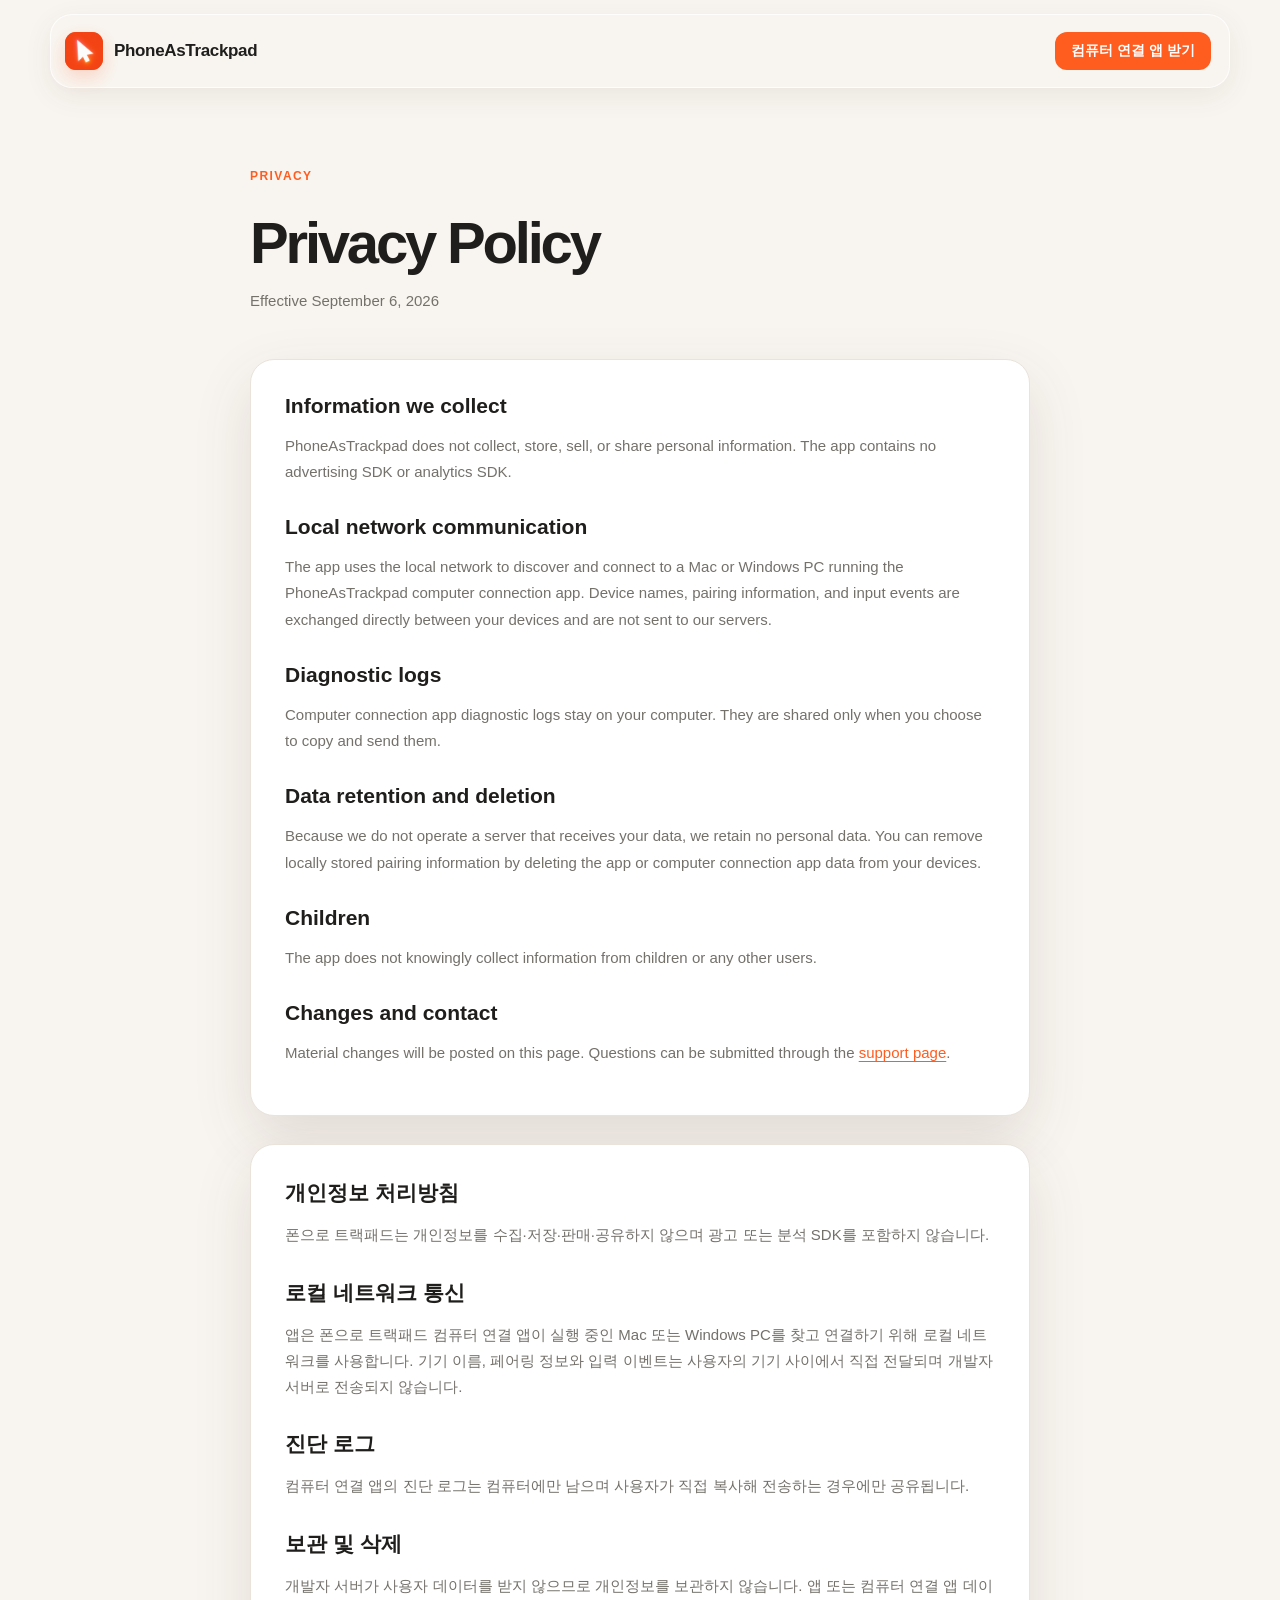
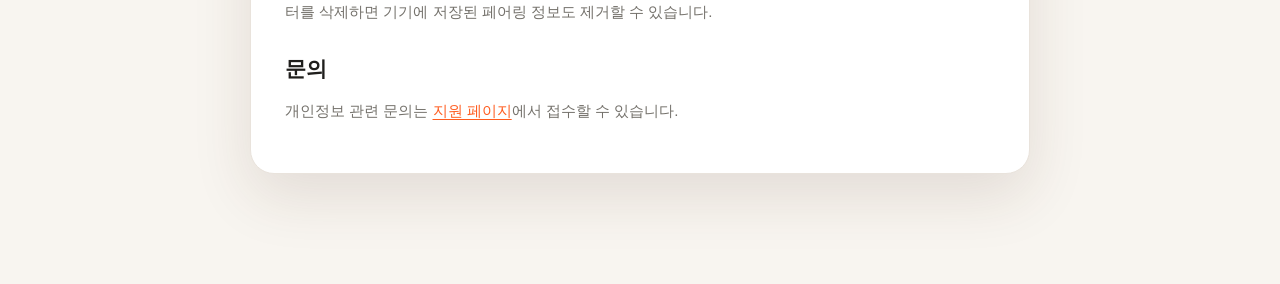
==== commit c33cffcf: "Rename site for PhoneAsTrackpad" ====
--- a/privacy.html
+++ b/privacy.html
@@ -3,8 +3,8 @@
   <head>
     <meta charset="UTF-8" />
     <meta name="viewport" content="width=device-width, initial-scale=1" />
-    <meta name="description" content="Phone Trackpad privacy policy" />
-    <title>Privacy Policy — Phone Trackpad</title>
+    <meta name="description" content="PhoneAsTrackpad privacy policy" />
+    <title>Privacy Policy — PhoneAsTrackpad</title>
     <link rel="stylesheet" href="styles.css" />
     <style>
       .policy { width: min(780px, calc(100% - 40px)); margin: 0 auto; padding: 78px 0 110px; }
@@ -20,7 +20,7 @@
   </head>
   <body>
     <header class="site-header">
-      <a class="brand" href="index.html"><span class="brand-mark" aria-hidden="true"><img src="assets/icon-192.png" alt="" /></span><span>Phone Trackpad</span></a>
+      <a class="brand" href="index.html"><span class="brand-mark" aria-hidden="true"><img src="assets/icon-192.png" alt="" /></span><span>PhoneAsTrackpad</span></a>
       <nav><a class="nav-download" href="index.html">컴퓨터 연결 앱 받기</a></nav>
     </header>
     <main class="policy">
@@ -29,9 +29,9 @@
       <p class="updated">Effective September 6, 2026</p>
       <article>
         <h2>Information we collect</h2>
-        <p>Phone Trackpad does not collect, store, sell, or share personal information. The app contains no advertising SDK or analytics SDK.</p>
+        <p>PhoneAsTrackpad does not collect, store, sell, or share personal information. The app contains no advertising SDK or analytics SDK.</p>
         <h2>Local network communication</h2>
-        <p>The app uses the local network to discover and connect to a Mac or Windows PC running the Phone Trackpad computer connection app. Device names, pairing information, and input events are exchanged directly between your devices and are not sent to our servers.</p>
+        <p>The app uses the local network to discover and connect to a Mac or Windows PC running the PhoneAsTrackpad computer connection app. Device names, pairing information, and input events are exchanged directly between your devices and are not sent to our servers.</p>
         <h2>Diagnostic logs</h2>
         <p>Computer connection app diagnostic logs stay on your computer. They are shared only when you choose to copy and send them.</p>
         <h2>Data retention and deletion</h2>
@@ -44,9 +44,9 @@
 
       <article class="korean" lang="ko">
         <h2>개인정보 처리방침</h2>
-        <p>Phone Trackpad는 개인정보를 수집·저장·판매·공유하지 않으며 광고 또는 분석 SDK를 포함하지 않습니다.</p>
+        <p>폰으로 트랙패드는 개인정보를 수집·저장·판매·공유하지 않으며 광고 또는 분석 SDK를 포함하지 않습니다.</p>
         <h2>로컬 네트워크 통신</h2>
-        <p>앱은 Phone Trackpad 컴퓨터 연결 앱이 실행 중인 Mac 또는 Windows PC를 찾고 연결하기 위해 로컬 네트워크를 사용합니다. 기기 이름, 페어링 정보와 입력 이벤트는 사용자의 기기 사이에서 직접 전달되며 개발자 서버로 전송되지 않습니다.</p>
+        <p>앱은 폰으로 트랙패드 컴퓨터 연결 앱이 실행 중인 Mac 또는 Windows PC를 찾고 연결하기 위해 로컬 네트워크를 사용합니다. 기기 이름, 페어링 정보와 입력 이벤트는 사용자의 기기 사이에서 직접 전달되며 개발자 서버로 전송되지 않습니다.</p>
         <h2>진단 로그</h2>
         <p>컴퓨터 연결 앱의 진단 로그는 컴퓨터에만 남으며 사용자가 직접 복사해 전송하는 경우에만 공유됩니다.</p>
         <h2>보관 및 삭제</h2>
